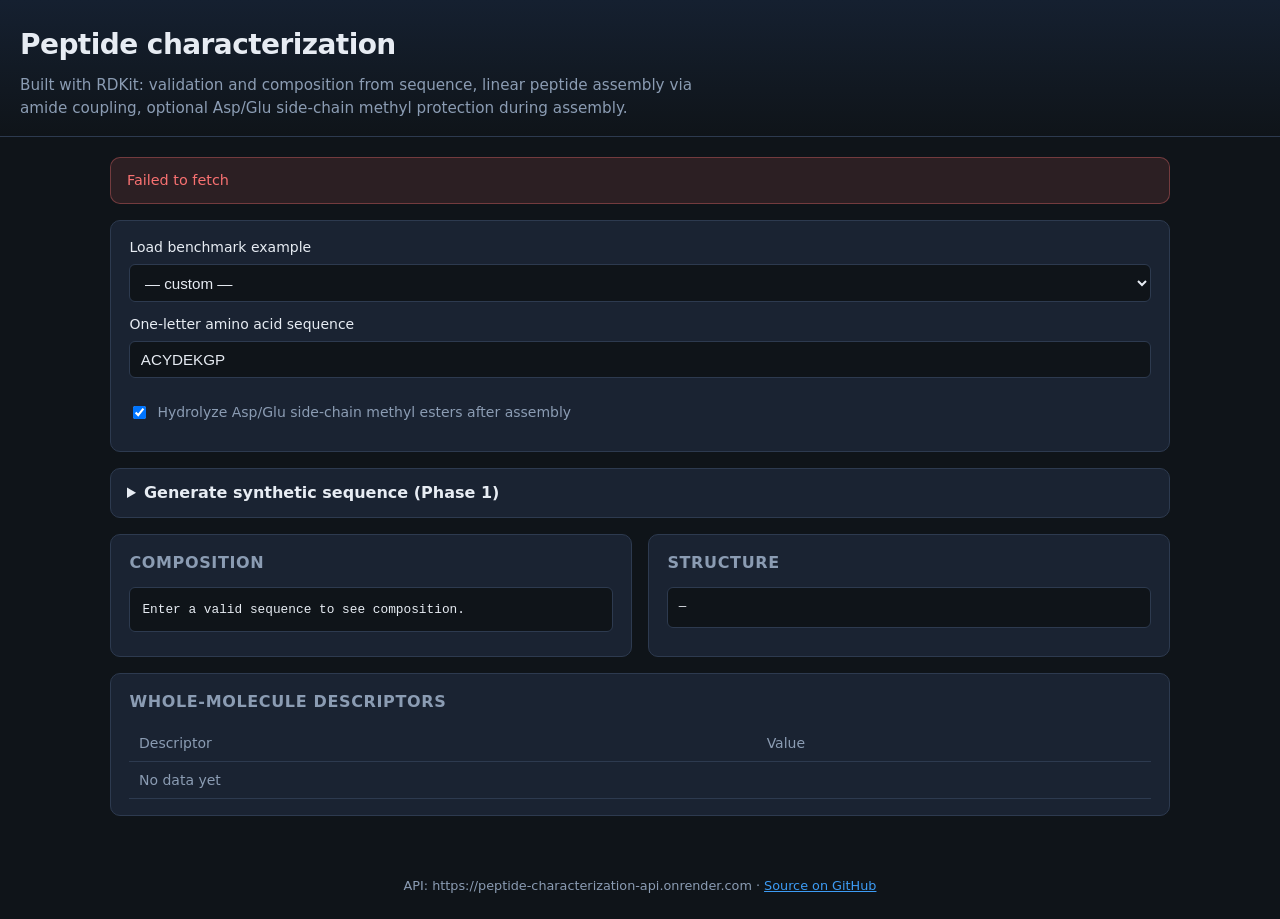
==== docs/index.html @ ec123151 "move to github website" ====
<!DOCTYPE html>
<html lang="en">
  <head>
    <meta charset="UTF-8" />
    <meta name="viewport" content="width=device-width, initial-scale=1.0" />
    <title>Peptide characterization</title>
    <link rel="stylesheet" href="css/style.css" />
  </head>
  <body>
    <header>
      <h1>Peptide characterization</h1>
      <p id="intro">
        Built with RDKit: validation and composition from sequence, linear peptide
        assembly via amide coupling, optional Asp/Glu side-chain methyl protection
        during assembly.
      </p>
    </header>

    <main>
      <div id="status" class="status hidden" role="status"></div>

      <section class="panel">
        <label for="benchmark-select">Load benchmark example</label>
        <select id="benchmark-select">
          <option value="">— custom —</option>
        </select>

        <label for="sequence-input">One-letter amino acid sequence</label>
        <input
          id="sequence-input"
          type="text"
          value="ACYDEKGP"
          autocomplete="off"
          spellcheck="false"
        />

        <div class="checkbox-row">
          <input id="hydrolyze" type="checkbox" checked />
          <label for="hydrolyze">
            Hydrolyze Asp/Glu side-chain methyl esters after assembly
          </label>
        </div>
      </section>

      <details id="generate-panel">
        <summary>Generate synthetic sequence (Phase 1)</summary>
        <div class="gen-mode" id="gen-mode">
          <label><input type="radio" name="gen-mode" value="random" checked /> Random</label>
          <label><input type="radio" name="gen-mode" value="motif" /> Motif repeat</label>
          <label><input type="radio" name="gen-mode" value="combinatorial" /> Combinatorial</label>
        </div>

        <div id="gen-random" class="gen-grid">
          <div>
            <label for="gen-length">Length</label>
            <input id="gen-length" type="number" min="1" max="100" value="8" />
          </div>
        </div>

        <div id="gen-motif" class="gen-grid hidden">
          <div>
            <label for="gen-motif-text">Motif</label>
            <input id="gen-motif-text" type="text" value="RGD" />
          </div>
          <div>
            <label for="gen-repeats">Repeats</label>
            <input id="gen-repeats" type="number" min="1" max="20" value="2" />
          </div>
          <div>
            <label for="gen-flank">N-term flank</label>
            <input id="gen-flank" type="text" value="A" />
          </div>
        </div>

        <div id="gen-combinatorial" class="gen-grid hidden">
          <div>
            <label for="gen-base">Base sequence</label>
            <input id="gen-base" type="text" value="AAAAA" />
          </div>
          <div>
            <label for="gen-position">Vary position (1-based)</label>
            <input id="gen-position" type="number" min="1" max="50" value="3" />
          </div>
          <div>
            <label for="gen-allowed">Allowed AAs at position</label>
            <input id="gen-allowed" type="text" value="DE" />
          </div>
        </div>

        <button type="button" id="generate-btn">Generate and use sequence</button>
        <p id="library-caption" class="caption hidden"></p>
        <pre id="library-summary" class="json-block hidden"></pre>
      </details>

      <div class="columns">
        <section class="panel">
          <h2>Composition</h2>
          <pre id="composition" class="json-block">Enter a valid sequence to see composition.</pre>
        </section>

        <section class="panel">
          <h2>Structure</h2>
          <div id="smiles" class="smiles">—</div>
          <img id="structure-img" class="structure-img hidden" alt="2D peptide structure" />
        </section>
      </div>

      <section class="panel">
        <h2>Whole-molecule descriptors</h2>
        <table id="descriptors-table">
          <thead>
            <tr>
              <th>Descriptor</th>
              <th>Value</th>
            </tr>
          </thead>
          <tbody id="descriptors-body">
            <tr>
              <td colspan="2" style="color: var(--muted)">No data yet</td>
            </tr>
          </tbody>
        </table>
      </section>
    </main>

    <footer>
      API: <span id="api-url"></span> ·
      <a href="https://github.com/radhikasahai/peptide_characterization">Source on GitHub</a>
    </footer>

    <script src="js/config.js"></script>
    <script src="js/app.js"></script>
  </body>
</html>
---- docs/css/style.css ----
:root {
  --bg: #0f1419;
  --surface: #1a2332;
  --border: #2d3a4f;
  --text: #e7ecf3;
  --muted: #8b9cb3;
  --accent: #3d9cf5;
  --accent-dim: #2563a8;
  --error: #f87171;
  --success: #4ade80;
  --radius: 10px;
  --font: "Segoe UI", system-ui, -apple-system, sans-serif;
  --mono: "SF Mono", "Fira Code", ui-monospace, monospace;
}

* {
  box-sizing: border-box;
}

body {
  margin: 0;
  font-family: var(--font);
  background: var(--bg);
  color: var(--text);
  line-height: 1.5;
  min-height: 100vh;
}

header {
  padding: 1.5rem 1.25rem 1rem;
  border-bottom: 1px solid var(--border);
  background: linear-gradient(180deg, #152030 0%, var(--bg) 100%);
}

header h1 {
  margin: 0 0 0.5rem;
  font-size: 1.75rem;
  font-weight: 650;
  letter-spacing: -0.02em;
}

header p {
  margin: 0;
  color: var(--muted);
  max-width: 72ch;
  font-size: 0.95rem;
}

main {
  max-width: 1100px;
  margin: 0 auto;
  padding: 1.25rem;
}

.panel {
  background: var(--surface);
  border: 1px solid var(--border);
  border-radius: var(--radius);
  padding: 1rem 1.15rem;
  margin-bottom: 1rem;
}

.panel h2 {
  margin: 0 0 0.75rem;
  font-size: 1rem;
  font-weight: 600;
  color: var(--muted);
  text-transform: uppercase;
  letter-spacing: 0.04em;
}

label {
  display: block;
  font-size: 0.875rem;
  font-weight: 500;
  margin-bottom: 0.35rem;
}

select,
input[type="text"],
input[type="number"] {
  width: 100%;
  padding: 0.55rem 0.65rem;
  border: 1px solid var(--border);
  border-radius: 6px;
  background: var(--bg);
  color: var(--text);
  font-size: 0.95rem;
  margin-bottom: 0.75rem;
}

select:focus,
input:focus {
  outline: 2px solid var(--accent-dim);
  border-color: var(--accent);
}

.checkbox-row {
  display: flex;
  align-items: flex-start;
  gap: 0.5rem;
  margin: 0.75rem 0;
}

.checkbox-row input {
  margin-top: 0.25rem;
}

.checkbox-row label {
  margin: 0;
  font-weight: 400;
  color: var(--muted);
  font-size: 0.875rem;
}

details {
  border: 1px solid var(--border);
  border-radius: var(--radius);
  padding: 0.75rem 1rem;
  margin-bottom: 1rem;
  background: var(--surface);
}

details summary {
  cursor: pointer;
  font-weight: 600;
  color: var(--text);
}

.gen-grid {
  display: grid;
  grid-template-columns: repeat(auto-fit, minmax(160px, 1fr));
  gap: 0.75rem;
  margin-top: 0.75rem;
}

.gen-mode {
  display: flex;
  flex-wrap: wrap;
  gap: 0.75rem;
  margin: 0.75rem 0;
}

.gen-mode label {
  display: flex;
  align-items: center;
  gap: 0.35rem;
  margin: 0;
  font-weight: 400;
  cursor: pointer;
}

button {
  background: var(--accent);
  color: #fff;
  border: none;
  border-radius: 6px;
  padding: 0.55rem 1rem;
  font-size: 0.9rem;
  font-weight: 600;
  cursor: pointer;
}

button:hover {
  background: var(--accent-dim);
}

button:disabled {
  opacity: 0.5;
  cursor: not-allowed;
}

.status {
  padding: 0.75rem 1rem;
  border-radius: var(--radius);
  margin-bottom: 1rem;
  font-size: 0.9rem;
}

.status.error {
  background: rgba(248, 113, 113, 0.12);
  border: 1px solid rgba(248, 113, 113, 0.35);
  color: var(--error);
}

.status.loading {
  background: rgba(61, 156, 245, 0.1);
  border: 1px solid rgba(61, 156, 245, 0.3);
  color: var(--accent);
}

.status.hidden {
  display: none;
}

.columns {
  display: grid;
  grid-template-columns: 1fr 1fr;
  gap: 1rem;
}

@media (max-width: 768px) {
  .columns {
    grid-template-columns: 1fr;
  }
}

.json-block {
  background: var(--bg);
  border: 1px solid var(--border);
  border-radius: 6px;
  padding: 0.75rem;
  font-family: var(--mono);
  font-size: 0.8rem;
  overflow-x: auto;
  white-space: pre-wrap;
  word-break: break-word;
  margin: 0;
}

.smiles {
  font-family: var(--mono);
  font-size: 0.78rem;
  background: var(--bg);
  border: 1px solid var(--border);
  border-radius: 6px;
  padding: 0.65rem;
  word-break: break-all;
  margin-bottom: 0.75rem;
}

.structure-img {
  width: 100%;
  max-width: 520px;
  border-radius: 6px;
  border: 1px solid var(--border);
  background: #fff;
}

table {
  width: 100%;
  border-collapse: collapse;
  font-size: 0.875rem;
}

th,
td {
  text-align: left;
  padding: 0.45rem 0.6rem;
  border-bottom: 1px solid var(--border);
}

th {
  color: var(--muted);
  font-weight: 500;
}

footer {
  text-align: center;
  padding: 1.5rem;
  color: var(--muted);
  font-size: 0.8rem;
}

footer a {
  color: var(--accent);
}

.caption {
  font-size: 0.8rem;
  color: var(--muted);
  margin-top: 0.5rem;
}

.hidden {
  display: none !important;
}
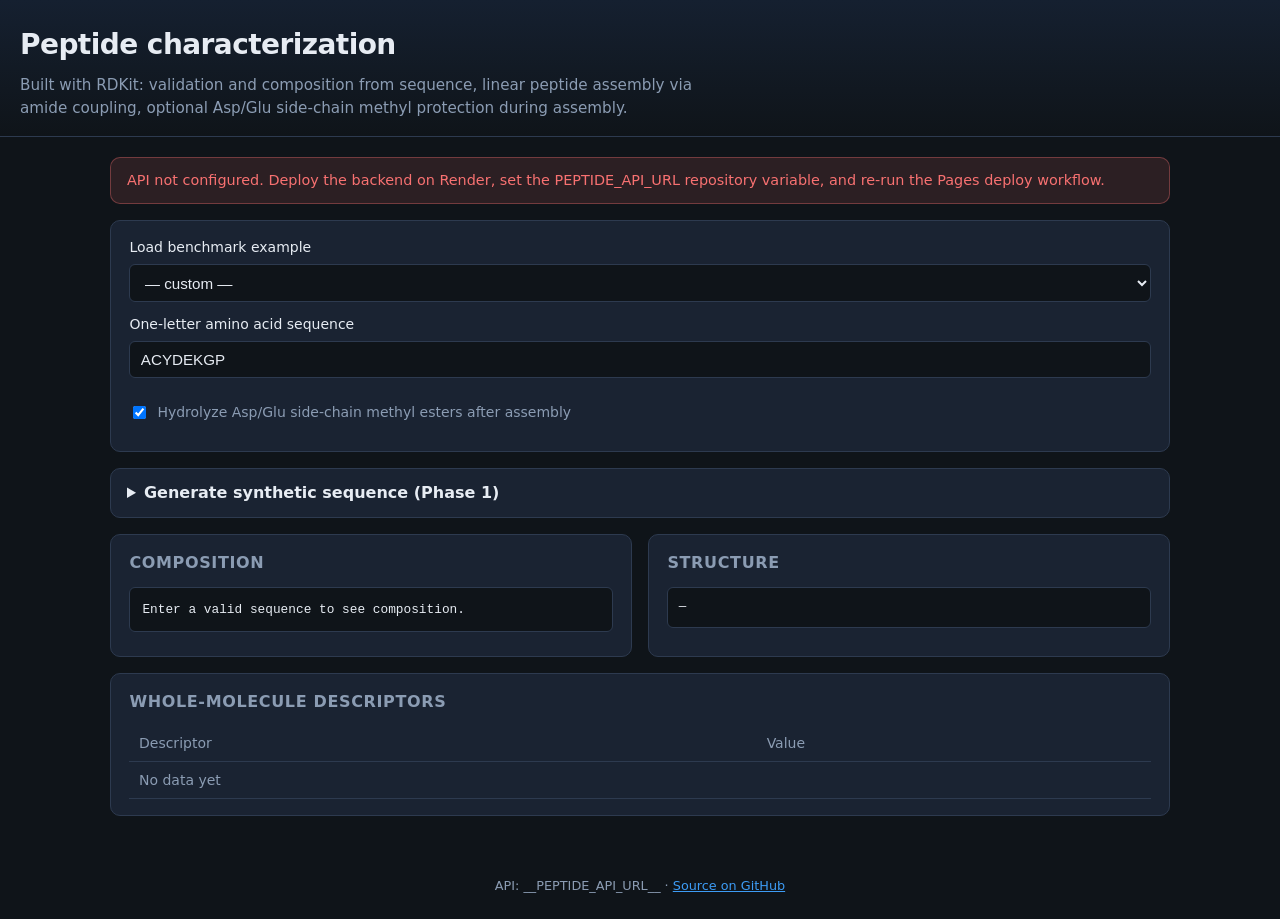
==== commit 4377c4f5: "Fix GitHub Pages to serve interactive docs app" ====
--- a/docs/index.html
+++ b/docs/index.html
@@ -4,6 +4,18 @@
     <meta charset="UTF-8" />
     <meta name="viewport" content="width=device-width, initial-scale=1.0" />
     <title>Peptide characterization</title>
+    <script>
+      (function () {
+        if (window.location.hostname.endsWith("github.io")) {
+          var parts = window.location.pathname.split("/").filter(Boolean);
+          if (parts[0] === "peptide_characterization") {
+            var base = document.createElement("base");
+            base.href = "/peptide_characterization/";
+            document.head.appendChild(base);
+          }
+        }
+      })();
+    </script>
     <link rel="stylesheet" href="css/style.css" />
   </head>
   <body>
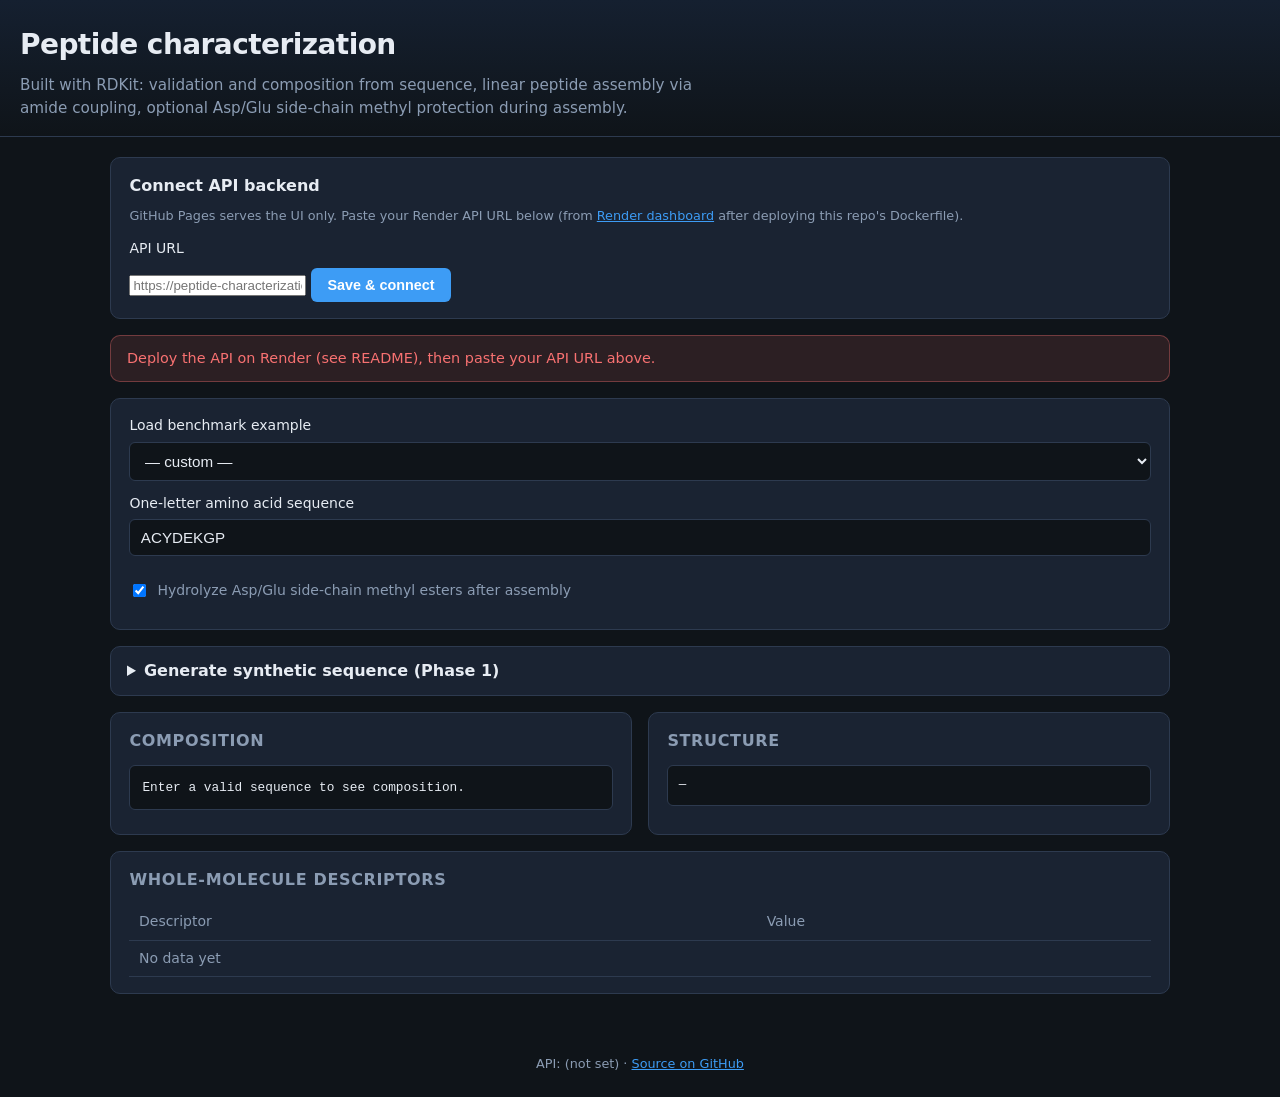
==== commit edeb3266: "Connect API backend" ====
--- a/docs/index.html
+++ b/docs/index.html
@@ -29,6 +29,23 @@
     </header>
 
     <main>
+      <section id="api-config" class="panel api-config hidden">
+        <h2>Connect API backend</h2>
+        <p class="caption">
+          GitHub Pages serves the UI only. Paste your Render API URL below
+          (from <a href="https://dashboard.render.com" target="_blank" rel="noopener">Render dashboard</a>
+          after deploying this repo&apos;s Dockerfile).
+        </p>
+        <label for="api-url-input">API URL</label>
+        <input
+          id="api-url-input"
+          type="url"
+          placeholder="https://peptide-characterization-api.onrender.com"
+          autocomplete="off"
+        />
+        <button type="button" id="api-save-btn">Save &amp; connect</button>
+      </section>
+
       <div id="status" class="status hidden" role="status"></div>
 
       <section class="panel">
--- a/docs/css/style.css
+++ b/docs/css/style.css
@@ -275,3 +275,20 @@
 .hidden {
   display: none !important;
 }
+
+.api-config h2 {
+  margin: 0 0 0.5rem;
+  font-size: 1rem;
+  font-weight: 600;
+  color: var(--text);
+  text-transform: none;
+  letter-spacing: normal;
+}
+
+.api-config .caption a {
+  color: var(--accent);
+}
+
+.api-config button {
+  margin-top: 0.25rem;
+}
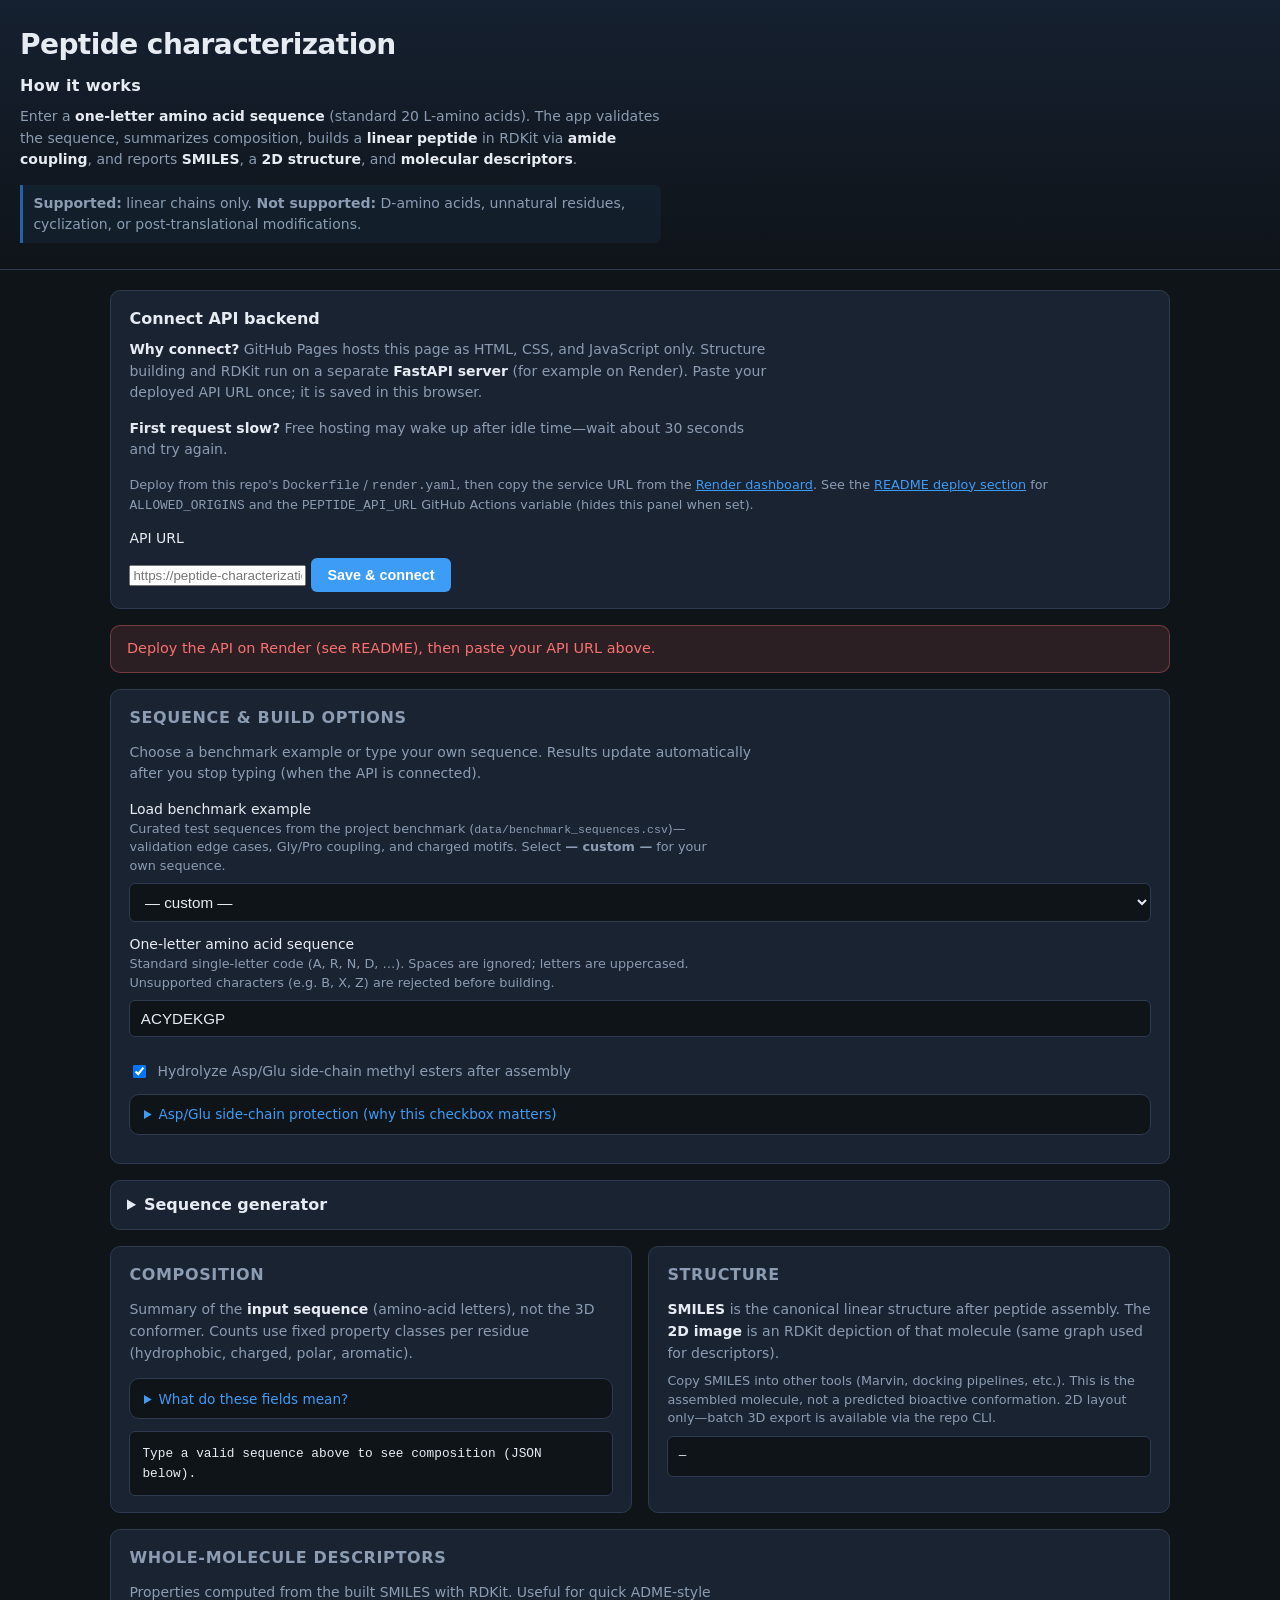
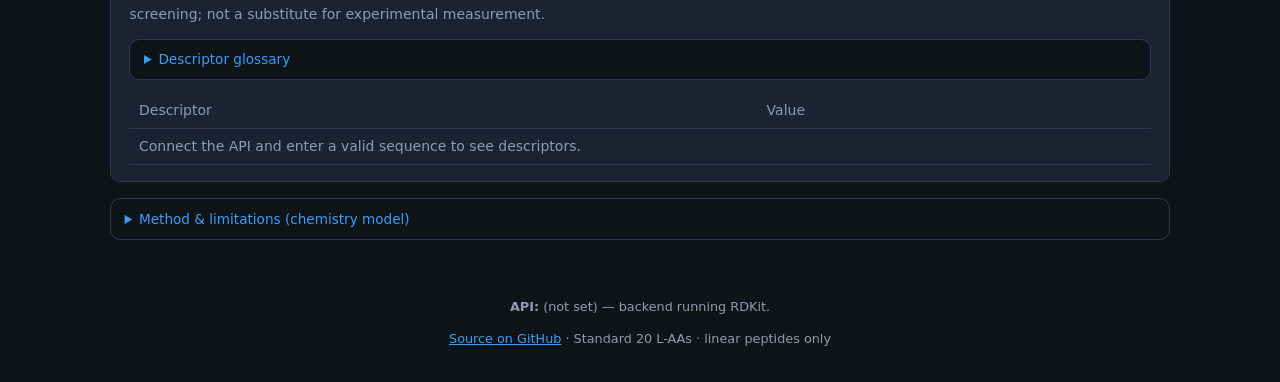
==== commit 97cb669f: "adding how it works section, and updating site" ====
--- a/docs/index.html
+++ b/docs/index.html
@@ -3,6 +3,10 @@
   <head>
     <meta charset="UTF-8" />
     <meta name="viewport" content="width=device-width, initial-scale=1.0" />
+    <meta
+      name="description"
+      content="Validate peptide sequences, build linear structures with RDKit, and view composition and molecular descriptors."
+    />
     <title>Peptide characterization</title>
     <script>
       (function () {
@@ -21,20 +25,51 @@
   <body>
     <header>
       <h1>Peptide characterization</h1>
-      <p id="intro">
-        Built with RDKit: validation and composition from sequence, linear peptide
-        assembly via amide coupling, optional Asp/Glu side-chain methyl protection
-        during assembly.
-      </p>
+      <section class="how-it-works" aria-labelledby="how-heading">
+        <h2 id="how-heading" class="how-heading">How it works</h2>
+        <p class="section-intro">
+          Enter a <strong>one-letter amino acid sequence</strong> (standard 20 L-amino
+          acids). The app validates the sequence, summarizes composition, builds a
+          <strong>linear peptide</strong> in RDKit via <strong>amide coupling</strong>,
+          and reports <strong>SMILES</strong>, a <strong>2D structure</strong>, and
+          <strong>molecular descriptors</strong>.
+        </p>
+        <p class="limitations">
+          <strong>Supported:</strong> linear chains only.
+          <strong>Not supported:</strong> D-amino acids, unnatural residues, cyclization,
+          or post-translational modifications.
+        </p>
+        <p id="intro-benchmark" class="intro-benchmark hidden" aria-live="polite"></p>
+      </section>
     </header>
 
     <main>
       <section id="api-config" class="panel api-config hidden">
         <h2>Connect API backend</h2>
+        <p class="section-intro">
+          <strong>Why connect?</strong> GitHub Pages hosts this page as HTML, CSS, and
+          JavaScript only. Structure building and RDKit run on a separate
+          <strong>FastAPI server</strong> (for example on Render). Paste your deployed
+          API URL once; it is saved in this browser.
+        </p>
+        <p class="section-intro">
+          <strong>First request slow?</strong> Free hosting may wake up after idle
+          time—wait about 30 seconds and try again.
+        </p>
         <p class="caption">
-          GitHub Pages serves the UI only. Paste your Render API URL below
-          (from <a href="https://dashboard.render.com" target="_blank" rel="noopener">Render dashboard</a>
-          after deploying this repo&apos;s Dockerfile).
+          Deploy from this repo&apos;s <code>Dockerfile</code> / <code>render.yaml</code>,
+          then copy the service URL from the
+          <a href="https://dashboard.render.com" target="_blank" rel="noopener"
+            >Render dashboard</a
+          >. See the
+          <a
+            href="https://github.com/radhikasahai/peptide_characterization#deploy-to-github-pages--render"
+            target="_blank"
+            rel="noopener"
+            >README deploy section</a
+          >
+          for <code>ALLOWED_ORIGINS</code> and the <code>PEPTIDE_API_URL</code> GitHub
+          Actions variable (hides this panel when set).
         </p>
         <label for="api-url-input">API URL</label>
         <input
@@ -46,15 +81,37 @@
         <button type="button" id="api-save-btn">Save &amp; connect</button>
       </section>
 
-      <div id="status" class="status hidden" role="status"></div>
-
-      <section class="panel">
+      <p id="api-change-link" class="api-change-link hidden">
+        <button type="button" id="api-change-btn" class="link-button">
+          Change API URL
+        </button>
+      </p>
+
+      <div id="status" class="status hidden" role="status" aria-live="polite"></div>
+
+      <section class="panel" aria-labelledby="sequence-heading">
+        <h2 id="sequence-heading">Sequence &amp; build options</h2>
+        <p class="section-intro">
+          Choose a benchmark example or type your own sequence. Results update
+          automatically after you stop typing (when the API is connected).
+        </p>
+
         <label for="benchmark-select">Load benchmark example</label>
+        <p class="field-hint">
+          Curated test sequences from the project benchmark
+          (<code>data/benchmark_sequences.csv</code>)—validation edge cases, Gly/Pro
+          coupling, and charged motifs. Select <strong>— custom —</strong> for your own
+          sequence.
+        </p>
         <select id="benchmark-select">
           <option value="">— custom —</option>
         </select>
 
         <label for="sequence-input">One-letter amino acid sequence</label>
+        <p class="field-hint">
+          Standard single-letter code (A, R, N, D, …). Spaces are ignored; letters are
+          uppercased. Unsupported characters (e.g. B, X, Z) are rejected before building.
+        </p>
         <input
           id="sequence-input"
           type="text"
@@ -69,16 +126,46 @@
             Hydrolyze Asp/Glu side-chain methyl esters after assembly
           </label>
         </div>
+        <details class="help">
+          <summary>Asp/Glu side-chain protection (why this checkbox matters)</summary>
+          <p>
+            During assembly, <strong>aspartic acid</strong> and
+            <strong>glutamic acid</strong> side chains are temporarily modeled as
+            <strong>methyl esters</strong> so coupling happens on the backbone, not the
+            side chain.
+          </p>
+          <p>
+            When this box is <strong>checked</strong> (default), those esters are removed
+            after assembly and the side chains are <strong>free carboxylic acids</strong>—the
+            usual representation for peptides in aqueous models.
+          </p>
+          <p>
+            <strong>Uncheck</strong> only if you want to inspect or export the
+            <strong>protected (methyl ester)</strong> form.
+          </p>
+        </details>
       </section>
 
-      <details id="generate-panel">
-        <summary>Generate synthetic sequence (Phase 1)</summary>
+      <details id="generate-panel" class="generate-panel">
+        <summary>Sequence generator</summary>
+        <p class="section-intro">
+          Create new one-letter sequences for exploration. Click
+          <strong>Generate and use sequence</strong> to fill the main input and run a
+          full characterization. Chemistry rules are unchanged—only the sequence string
+          changes.
+        </p>
+
         <div class="gen-mode" id="gen-mode">
           <label><input type="radio" name="gen-mode" value="random" checked /> Random</label>
           <label><input type="radio" name="gen-mode" value="motif" /> Motif repeat</label>
           <label><input type="radio" name="gen-mode" value="combinatorial" /> Combinatorial</label>
         </div>
 
+        <p id="gen-mode-hint" class="field-hint gen-mode-hint">
+          Builds a sequence of the given length using the standard 20 amino acids (uniform
+          random).
+        </p>
+
         <div id="gen-random" class="gen-grid">
           <div>
             <label for="gen-length">Length</label>
@@ -118,17 +205,56 @@
 
         <button type="button" id="generate-btn">Generate and use sequence</button>
         <p id="library-caption" class="caption hidden"></p>
+        <p id="library-caption-hint" class="field-hint hidden">
+          Combinatorial mode can return many sequences; the JSON block below summarizes
+          build success for a preview subset (not full descriptors for every variant).
+        </p>
         <pre id="library-summary" class="json-block hidden"></pre>
       </details>
 
       <div class="columns">
         <section class="panel">
           <h2>Composition</h2>
-          <pre id="composition" class="json-block">Enter a valid sequence to see composition.</pre>
+          <p class="section-intro">
+            Summary of the <strong>input sequence</strong> (amino-acid letters), not the
+            3D conformer. Counts use fixed property classes per residue (hydrophobic,
+            charged, polar, aromatic).
+          </p>
+          <details class="help">
+            <summary>What do these fields mean?</summary>
+            <dl class="glossary">
+              <dt>length</dt>
+              <dd>Number of residues after normalization.</dd>
+              <dt>hydrophobic</dt>
+              <dd>Count of residues classified hydrophobic (e.g. A, V, L, I).</dd>
+              <dt>charged</dt>
+              <dd>Residues with charged side chains in the neutral-pH model.</dd>
+              <dt>positive / negative</dt>
+              <dd>Subset of charged (e.g. K, R vs D, E).</dd>
+              <dt>polar</dt>
+              <dd>Uncharged polar side chains.</dd>
+              <dt>aromatic</dt>
+              <dd>F, W, Y.</dd>
+              <dt>counts</dt>
+              <dd>Per-letter occurrence dictionary.</dd>
+            </dl>
+          </details>
+          <p id="composition-summary" class="composition-summary hidden" aria-live="polite"></p>
+          <pre id="composition" class="json-block">Type a valid sequence above to see composition (JSON below).</pre>
         </section>
 
         <section class="panel">
           <h2>Structure</h2>
+          <p class="section-intro">
+            <strong>SMILES</strong> is the canonical linear structure after peptide
+            assembly. The <strong>2D image</strong> is an RDKit depiction of that molecule
+            (same graph used for descriptors).
+          </p>
+          <p class="field-hint">
+            Copy SMILES into other tools (Marvin, docking pipelines, etc.). This is the
+            assembled molecule, not a predicted bioactive conformation. 2D layout only—batch
+            3D export is available via the repo CLI.
+          </p>
           <div id="smiles" class="smiles">—</div>
           <img id="structure-img" class="structure-img hidden" alt="2D peptide structure" />
         </section>
@@ -136,6 +262,37 @@
 
       <section class="panel">
         <h2>Whole-molecule descriptors</h2>
+        <p class="section-intro">
+          Properties computed from the built SMILES with RDKit. Useful for quick
+          ADME-style screening; not a substitute for experimental measurement.
+        </p>
+        <details class="help">
+          <summary>Descriptor glossary</summary>
+          <dl class="glossary">
+            <dt>molecular_weight</dt>
+            <dd>Average molecular weight (Da).</dd>
+            <dt>exact_molecular_weight</dt>
+            <dd>Monoisotopic mass.</dd>
+            <dt>logp</dt>
+            <dd>Crippen logP (lipophilicity estimate).</dd>
+            <dt>tpsa</dt>
+            <dd>Topological polar surface area (Å²).</dd>
+            <dt>hbond_donors / hbond_acceptors</dt>
+            <dd>Lipinski H-bond donor and acceptor counts.</dd>
+            <dt>rotatable_bonds</dt>
+            <dd>Rotatable bonds (rough flexibility proxy).</dd>
+            <dt>ring_count</dt>
+            <dd>Number of rings in the molecular graph.</dd>
+            <dt>heavy_atom_count</dt>
+            <dd>Non-hydrogen atoms.</dd>
+            <dt>fraction_csp3</dt>
+            <dd>Fraction of sp³ carbons.</dd>
+            <dt>formal_charge</dt>
+            <dd>Net formal charge in the RDKit model.</dd>
+            <dt>num_atoms / num_bonds</dt>
+            <dd>Atoms and bonds in the graph.</dd>
+          </dl>
+        </details>
         <table id="descriptors-table">
           <thead>
             <tr>
@@ -145,16 +302,47 @@
           </thead>
           <tbody id="descriptors-body">
             <tr>
-              <td colspan="2" style="color: var(--muted)">No data yet</td>
+              <td colspan="2" class="empty-cell">
+                Connect the API and enter a valid sequence to see descriptors.
+              </td>
             </tr>
           </tbody>
         </table>
       </section>
+
+      <details class="help method-panel">
+        <summary>Method &amp; limitations (chemistry model)</summary>
+        <ul>
+          <li>Standard 20 L-amino acids only (validated alphabet).</li>
+          <li>
+            Linear peptides: iterative C-terminal carboxyl to incoming α-amine coupling
+            (RDKit reaction SMARTS; Gly and Pro handled as distinct cases).
+          </li>
+          <li>
+            Asp/Glu: side-chain methyl esters during assembly; hydrolyzed to acids by
+            default (see checkbox above).
+          </li>
+          <li>
+            Advanced batch export (CSV, 3D SDF, grids):
+            <a
+              href="https://github.com/radhikasahai/peptide_characterization#export-peptide-visuals-from-csv"
+              target="_blank"
+              rel="noopener"
+              >README — export peptide visuals</a
+            >.
+          </li>
+        </ul>
+      </details>
     </main>
 
     <footer>
-      API: <span id="api-url"></span> ·
-      <a href="https://github.com/radhikasahai/peptide_characterization">Source on GitHub</a>
+      <p>
+        <strong>API:</strong> <span id="api-url"></span> — backend running RDKit.
+      </p>
+      <p>
+        <a href="https://github.com/radhikasahai/peptide_characterization">Source on GitHub</a>
+        · Standard 20 L-AAs · linear peptides only
+      </p>
     </footer>
 
     <script src="js/config.js"></script>
--- a/docs/css/style.css
+++ b/docs/css/style.css
@@ -40,10 +40,170 @@
 }
 
 header p {
-  margin: 0;
+  margin: 0 0 0.65rem;
   color: var(--muted);
   max-width: 72ch;
   font-size: 0.95rem;
+}
+
+header p:last-child {
+  margin-bottom: 0;
+}
+
+.how-it-works {
+  margin-top: 0.5rem;
+}
+
+.how-heading {
+  margin: 0 0 0.5rem;
+  font-size: 1rem;
+  font-weight: 600;
+  color: var(--text);
+  letter-spacing: 0.02em;
+}
+
+.limitations {
+  font-size: 0.875rem;
+  padding: 0.5rem 0.65rem;
+  border-left: 3px solid var(--accent-dim);
+  background: rgba(61, 156, 245, 0.06);
+  border-radius: 0 6px 6px 0;
+}
+
+.intro-benchmark {
+  font-size: 0.85rem;
+  font-style: italic;
+}
+
+.section-intro {
+  font-size: 0.875rem;
+  color: var(--muted);
+  margin: 0 0 0.85rem;
+  max-width: 72ch;
+  line-height: 1.55;
+}
+
+.section-intro strong {
+  color: var(--text);
+  font-weight: 600;
+}
+
+.field-hint {
+  font-size: 0.8rem;
+  color: var(--muted);
+  margin: -0.35rem 0 0.5rem;
+  max-width: 72ch;
+  line-height: 1.45;
+}
+
+.field-hint code {
+  font-family: var(--mono);
+  font-size: 0.9em;
+}
+
+details.help {
+  margin-top: 0.5rem;
+  margin-bottom: 0.75rem;
+  padding: 0.6rem 0.85rem;
+  background: var(--bg);
+  border-color: var(--border);
+}
+
+details.help summary {
+  font-size: 0.85rem;
+  font-weight: 500;
+  color: var(--accent);
+}
+
+details.help p {
+  margin: 0.5rem 0 0;
+  font-size: 0.8rem;
+  color: var(--muted);
+  max-width: 72ch;
+}
+
+details.help ul {
+  margin: 0.5rem 0 0;
+  padding-left: 1.25rem;
+  font-size: 0.8rem;
+  color: var(--muted);
+}
+
+details.help a {
+  color: var(--accent);
+}
+
+details.help.method-panel {
+  margin-bottom: 0;
+}
+
+dl.glossary {
+  margin: 0.5rem 0 0;
+  font-size: 0.8rem;
+  color: var(--muted);
+}
+
+dl.glossary dt {
+  font-weight: 600;
+  color: var(--text);
+  font-family: var(--mono);
+  font-size: 0.78rem;
+  margin-top: 0.45rem;
+}
+
+dl.glossary dt:first-child {
+  margin-top: 0;
+}
+
+dl.glossary dd {
+  margin: 0.15rem 0 0;
+  padding-left: 0;
+}
+
+.composition-summary {
+  font-size: 0.85rem;
+  color: var(--text);
+  margin: 0 0 0.65rem;
+  padding: 0.5rem 0.65rem;
+  background: var(--bg);
+  border: 1px solid var(--border);
+  border-radius: 6px;
+}
+
+.generate-panel {
+  margin-bottom: 1rem;
+}
+
+.generate-panel .section-intro {
+  margin-top: 0.75rem;
+}
+
+.gen-mode-hint {
+  margin-top: 0.5rem;
+}
+
+.api-change-link {
+  text-align: right;
+  margin: -0.5rem 0 0.75rem;
+  font-size: 0.8rem;
+}
+
+.link-button {
+  background: transparent;
+  color: var(--accent);
+  padding: 0.25rem 0.5rem;
+  font-weight: 500;
+  font-size: 0.8rem;
+  text-decoration: underline;
+}
+
+.link-button:hover {
+  background: transparent;
+  color: var(--text);
+}
+
+.empty-cell {
+  color: var(--muted);
 }
 
 main {
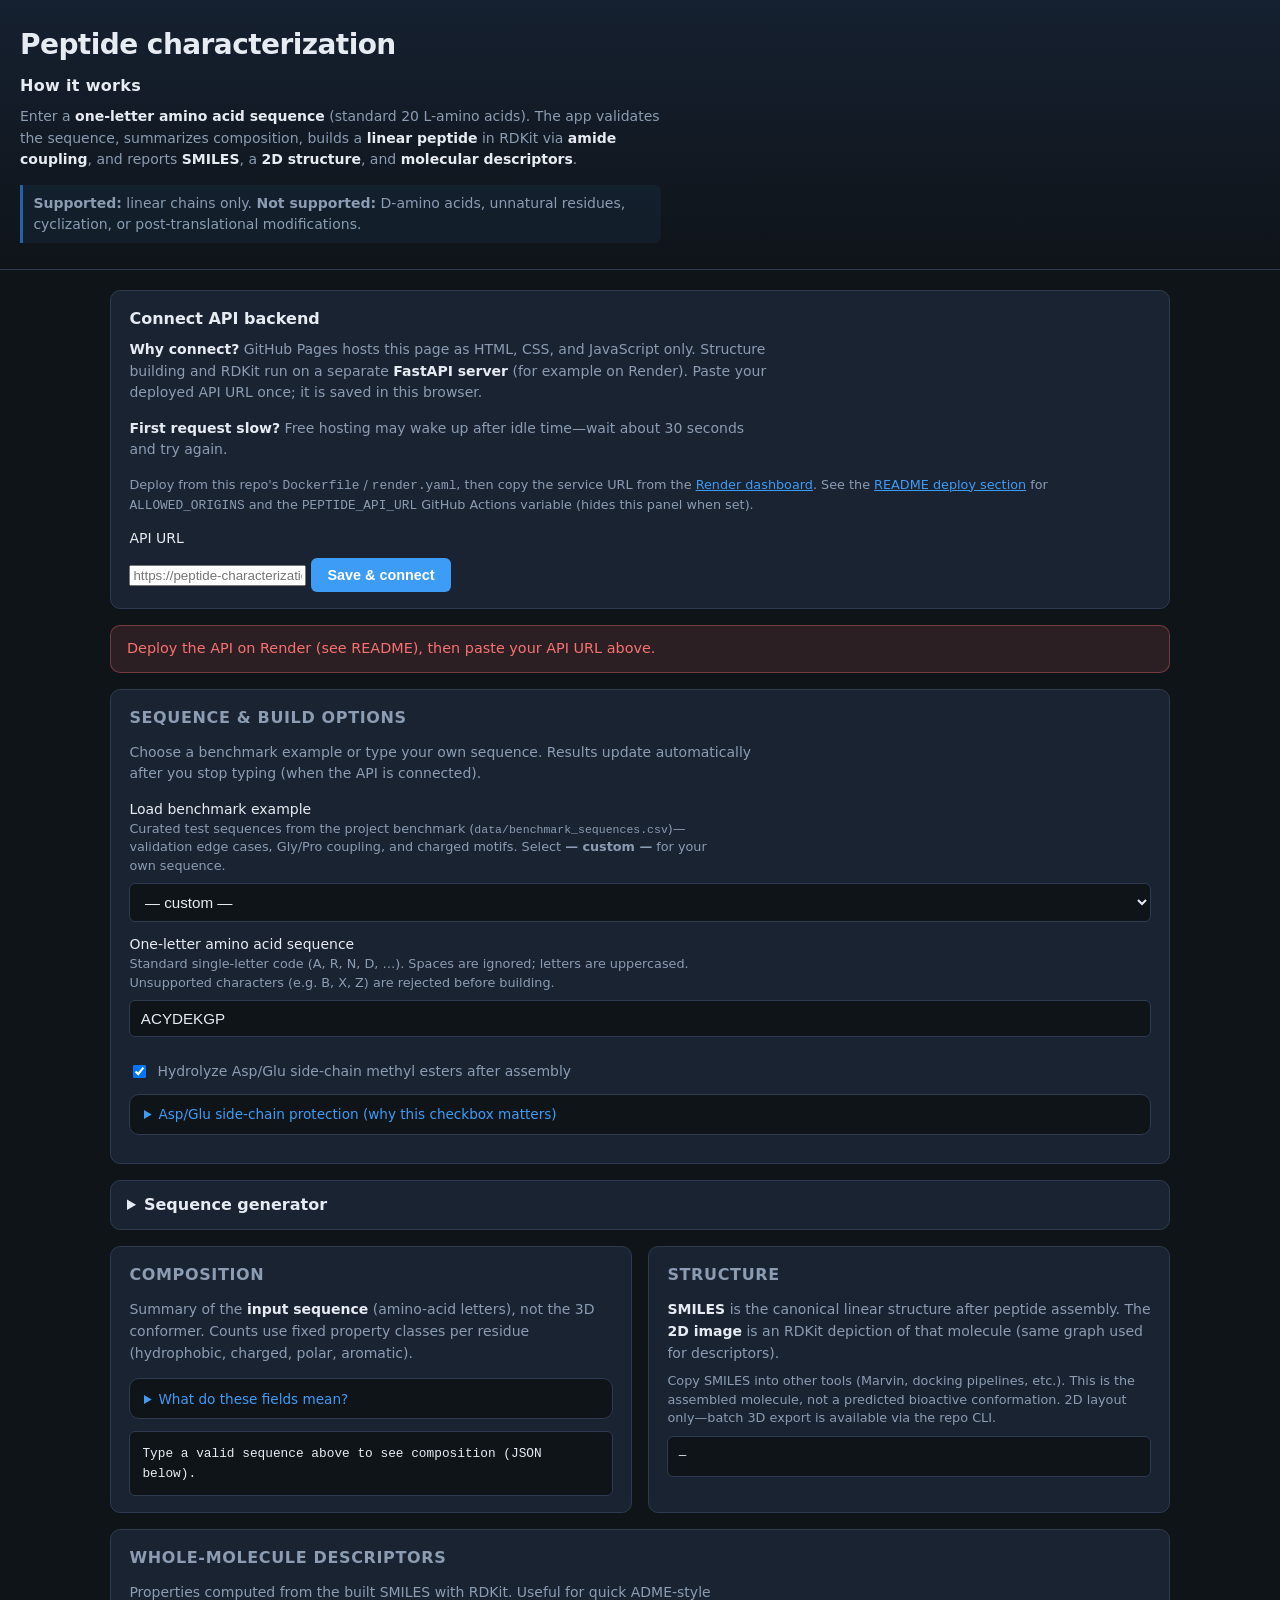
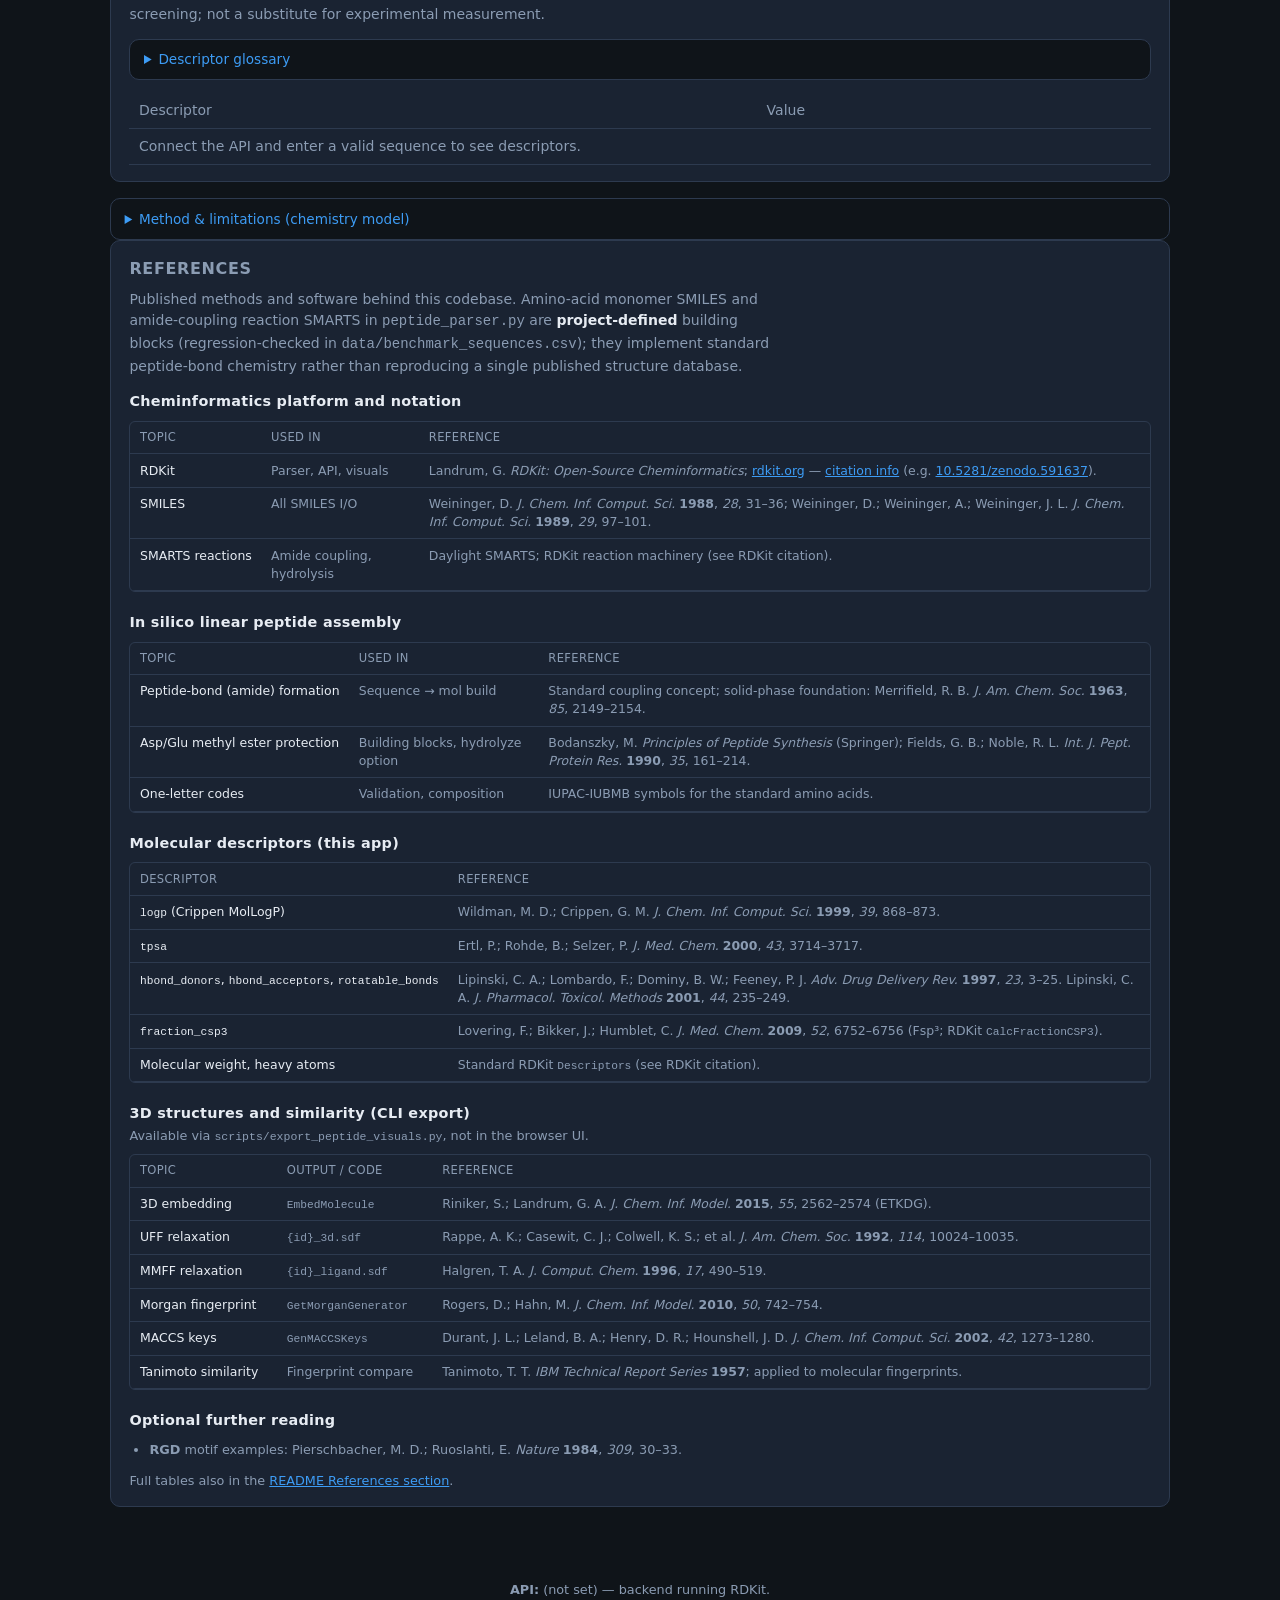
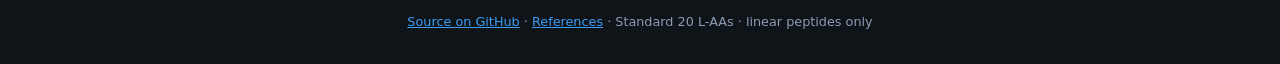
==== commit 0145bbad: "adding referances" ====
--- a/docs/index.html
+++ b/docs/index.html
@@ -333,6 +333,242 @@
           </li>
         </ul>
       </details>
+
+      <section id="references" class="panel references-panel">
+        <h2>References</h2>
+        <p class="section-intro">
+          Published methods and software behind this codebase. Amino-acid monomer SMILES
+          and amide-coupling reaction SMARTS in
+          <code>peptide_parser.py</code> are <strong>project-defined</strong> building
+          blocks (regression-checked in
+          <code>data/benchmark_sequences.csv</code>); they implement standard peptide-bond
+          chemistry rather than reproducing a single published structure database.
+        </p>
+
+        <h3 class="ref-heading">Cheminformatics platform and notation</h3>
+        <div class="ref-table-wrap">
+          <table class="ref-table">
+            <thead>
+              <tr>
+                <th scope="col">Topic</th>
+                <th scope="col">Used in</th>
+                <th scope="col">Reference</th>
+              </tr>
+            </thead>
+            <tbody>
+              <tr>
+                <td>RDKit</td>
+                <td>Parser, API, visuals</td>
+                <td>
+                  Landrum, G. <em>RDKit: Open-Source Cheminformatics</em>;
+                  <a href="https://www.rdkit.org" target="_blank" rel="noopener"
+                    >rdkit.org</a
+                  >
+                  —
+                  <a
+                    href="https://www.rdkit.org/docs/Overview.html#citation-information"
+                    target="_blank"
+                    rel="noopener"
+                    >citation info</a
+                  >
+                  (e.g.
+                  <a href="https://doi.org/10.5281/zenodo.591637" target="_blank" rel="noopener"
+                    >10.5281/zenodo.591637</a
+                  >).
+                </td>
+              </tr>
+              <tr>
+                <td>SMILES</td>
+                <td>All SMILES I/O</td>
+                <td>
+                  Weininger, D. <em>J. Chem. Inf. Comput. Sci.</em>
+                  <strong>1988</strong>, <em>28</em>, 31–36; Weininger, D.; Weininger, A.;
+                  Weininger, J. L. <em>J. Chem. Inf. Comput. Sci.</em> <strong>1989</strong>,
+                  <em>29</em>, 97–101.
+                </td>
+              </tr>
+              <tr>
+                <td>SMARTS reactions</td>
+                <td>Amide coupling, hydrolysis</td>
+                <td>Daylight SMARTS; RDKit reaction machinery (see RDKit citation).</td>
+              </tr>
+            </tbody>
+          </table>
+        </div>
+
+        <h3 class="ref-heading">In silico linear peptide assembly</h3>
+        <div class="ref-table-wrap">
+          <table class="ref-table">
+            <thead>
+              <tr>
+                <th scope="col">Topic</th>
+                <th scope="col">Used in</th>
+                <th scope="col">Reference</th>
+              </tr>
+            </thead>
+            <tbody>
+              <tr>
+                <td>Peptide-bond (amide) formation</td>
+                <td>Sequence → mol build</td>
+                <td>
+                  Standard coupling concept; solid-phase foundation: Merrifield, R. B.
+                  <em>J. Am. Chem. Soc.</em> <strong>1963</strong>, <em>85</em>, 2149–2154.
+                </td>
+              </tr>
+              <tr>
+                <td>Asp/Glu methyl ester protection</td>
+                <td>Building blocks, hydrolyze option</td>
+                <td>
+                  Bodanszky, M. <em>Principles of Peptide Synthesis</em> (Springer); Fields,
+                  G. B.; Noble, R. L. <em>Int. J. Pept. Protein Res.</em>
+                  <strong>1990</strong>, <em>35</em>, 161–214.
+                </td>
+              </tr>
+              <tr>
+                <td>One-letter codes</td>
+                <td>Validation, composition</td>
+                <td>IUPAC-IUBMB symbols for the standard amino acids.</td>
+              </tr>
+            </tbody>
+          </table>
+        </div>
+
+        <h3 class="ref-heading">Molecular descriptors (this app)</h3>
+        <div class="ref-table-wrap">
+          <table class="ref-table ref-table-two-col">
+            <thead>
+              <tr>
+                <th scope="col">Descriptor</th>
+                <th scope="col">Reference</th>
+              </tr>
+            </thead>
+            <tbody>
+              <tr>
+                <td><code>logp</code> (Crippen MolLogP)</td>
+                <td>
+                  Wildman, M. D.; Crippen, G. M. <em>J. Chem. Inf. Comput. Sci.</em>
+                  <strong>1999</strong>, <em>39</em>, 868–873.
+                </td>
+              </tr>
+              <tr>
+                <td><code>tpsa</code></td>
+                <td>
+                  Ertl, P.; Rohde, B.; Selzer, P. <em>J. Med. Chem.</em>
+                  <strong>2000</strong>, <em>43</em>, 3714–3717.
+                </td>
+              </tr>
+              <tr>
+                <td><code>hbond_donors</code>, <code>hbond_acceptors</code>,
+                  <code>rotatable_bonds</code></td>
+                <td>
+                  Lipinski, C. A.; Lombardo, F.; Dominy, B. W.; Feeney, P. J.
+                  <em>Adv. Drug Delivery Rev.</em> <strong>1997</strong>, <em>23</em>, 3–25.
+                  Lipinski, C. A. <em>J. Pharmacol. Toxicol. Methods</em>
+                  <strong>2001</strong>, <em>44</em>, 235–249.
+                </td>
+              </tr>
+              <tr>
+                <td><code>fraction_csp3</code></td>
+                <td>
+                  Lovering, F.; Bikker, J.; Humblet, C. <em>J. Med. Chem.</em>
+                  <strong>2009</strong>, <em>52</em>, 6752–6756 (Fsp³; RDKit
+                  <code>CalcFractionCSP3</code>).
+                </td>
+              </tr>
+              <tr>
+                <td>Molecular weight, heavy atoms</td>
+                <td>Standard RDKit <code>Descriptors</code> (see RDKit citation).</td>
+              </tr>
+            </tbody>
+          </table>
+        </div>
+
+        <h3 class="ref-heading">3D structures and similarity (CLI export)</h3>
+        <p class="field-hint">
+          Available via
+          <code>scripts/export_peptide_visuals.py</code>, not in the browser UI.
+        </p>
+        <div class="ref-table-wrap">
+          <table class="ref-table">
+            <thead>
+              <tr>
+                <th scope="col">Topic</th>
+                <th scope="col">Output / code</th>
+                <th scope="col">Reference</th>
+              </tr>
+            </thead>
+            <tbody>
+              <tr>
+                <td>3D embedding</td>
+                <td><code>EmbedMolecule</code></td>
+                <td>
+                  Riniker, S.; Landrum, G. A. <em>J. Chem. Inf. Model.</em>
+                  <strong>2015</strong>, <em>55</em>, 2562–2574 (ETKDG).
+                </td>
+              </tr>
+              <tr>
+                <td>UFF relaxation</td>
+                <td><code>{id}_3d.sdf</code></td>
+                <td>
+                  Rappe, A. K.; Casewit, C. J.; Colwell, K. S.; et al.
+                  <em>J. Am. Chem. Soc.</em> <strong>1992</strong>, <em>114</em>,
+                  10024–10035.
+                </td>
+              </tr>
+              <tr>
+                <td>MMFF relaxation</td>
+                <td><code>{id}_ligand.sdf</code></td>
+                <td>
+                  Halgren, T. A. <em>J. Comput. Chem.</em> <strong>1996</strong>,
+                  <em>17</em>, 490–519.
+                </td>
+              </tr>
+              <tr>
+                <td>Morgan fingerprint</td>
+                <td><code>GetMorganGenerator</code></td>
+                <td>
+                  Rogers, D.; Hahn, M. <em>J. Chem. Inf. Model.</em>
+                  <strong>2010</strong>, <em>50</em>, 742–754.
+                </td>
+              </tr>
+              <tr>
+                <td>MACCS keys</td>
+                <td><code>GenMACCSKeys</code></td>
+                <td>
+                  Durant, J. L.; Leland, B. A.; Henry, D. R.; Hounshell, J. D.
+                  <em>J. Chem. Inf. Comput. Sci.</em> <strong>2002</strong>, <em>42</em>,
+                  1273–1280.
+                </td>
+              </tr>
+              <tr>
+                <td>Tanimoto similarity</td>
+                <td>Fingerprint compare</td>
+                <td>
+                  Tanimoto, T. T. <em>IBM Technical Report Series</em>
+                  <strong>1957</strong>; applied to molecular fingerprints.
+                </td>
+              </tr>
+            </tbody>
+          </table>
+        </div>
+
+        <h3 class="ref-heading">Optional further reading</h3>
+        <ul class="ref-list">
+          <li>
+            <strong>RGD</strong> motif examples: Pierschbacher, M. D.; Ruoslahti, E.
+            <em>Nature</em> <strong>1984</strong>, <em>309</em>, 30–33.
+          </li>
+        </ul>
+        <p class="caption">
+          Full tables also in the
+          <a
+            href="https://github.com/radhikasahai/peptide_characterization#references"
+            target="_blank"
+            rel="noopener"
+            >README References section</a
+          >.
+        </p>
+      </section>
     </main>
 
     <footer>
@@ -341,7 +577,7 @@
       </p>
       <p>
         <a href="https://github.com/radhikasahai/peptide_characterization">Source on GitHub</a>
-        · Standard 20 L-AAs · linear peptides only
+        · <a href="#references">References</a> · Standard 20 L-AAs · linear peptides only
       </p>
     </footer>
 
--- a/docs/css/style.css
+++ b/docs/css/style.css
@@ -452,3 +452,86 @@
 .api-config button {
   margin-top: 0.25rem;
 }
+
+.references-panel h2 {
+  margin-bottom: 0.5rem;
+}
+
+.ref-heading {
+  margin: 1.25rem 0 0.5rem;
+  font-size: 0.9rem;
+  font-weight: 600;
+  color: var(--text);
+  letter-spacing: 0.02em;
+}
+
+.ref-heading:first-of-type {
+  margin-top: 0.5rem;
+}
+
+.ref-table-wrap {
+  overflow-x: auto;
+  margin-bottom: 0.5rem;
+  border: 1px solid var(--border);
+  border-radius: 6px;
+}
+
+.ref-table {
+  width: 100%;
+  min-width: 520px;
+  font-size: 0.78rem;
+  margin: 0;
+}
+
+.ref-table th {
+  font-size: 0.72rem;
+  text-transform: uppercase;
+  letter-spacing: 0.03em;
+  white-space: nowrap;
+}
+
+.ref-table td {
+  vertical-align: top;
+  color: var(--muted);
+  line-height: 1.45;
+}
+
+.ref-table td:first-child {
+  color: var(--text);
+  font-weight: 500;
+  white-space: nowrap;
+}
+
+.ref-table td code {
+  font-family: var(--mono);
+  font-size: 0.9em;
+}
+
+.ref-table a {
+  color: var(--accent);
+}
+
+.ref-table em {
+  font-style: italic;
+}
+
+.ref-list {
+  margin: 0.35rem 0 0.75rem;
+  padding-left: 1.25rem;
+  font-size: 0.8rem;
+  color: var(--muted);
+  max-width: 72ch;
+}
+
+.ref-list li {
+  margin-bottom: 0.35rem;
+}
+
+.references-panel .caption {
+  margin-top: 0.75rem;
+  margin-bottom: 0;
+}
+
+.references-panel .caption a {
+  color: var(--accent);
+}
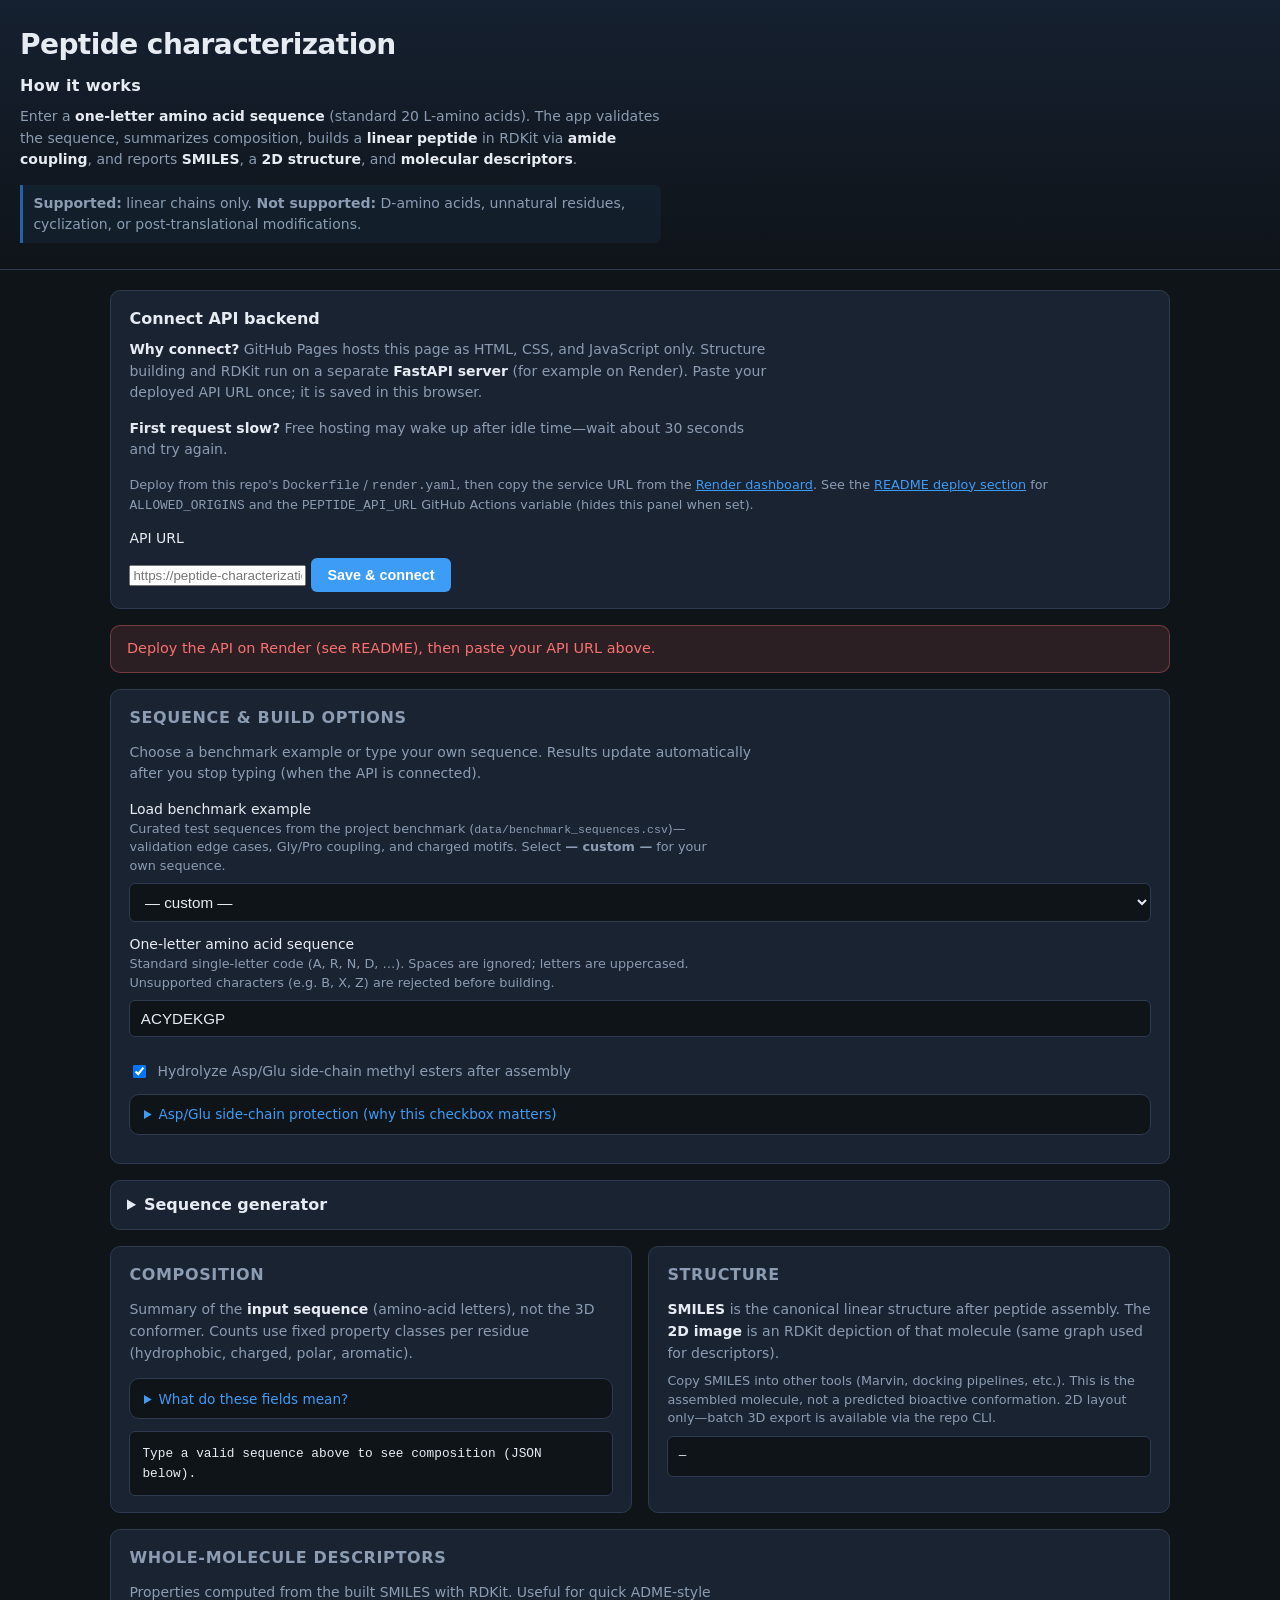
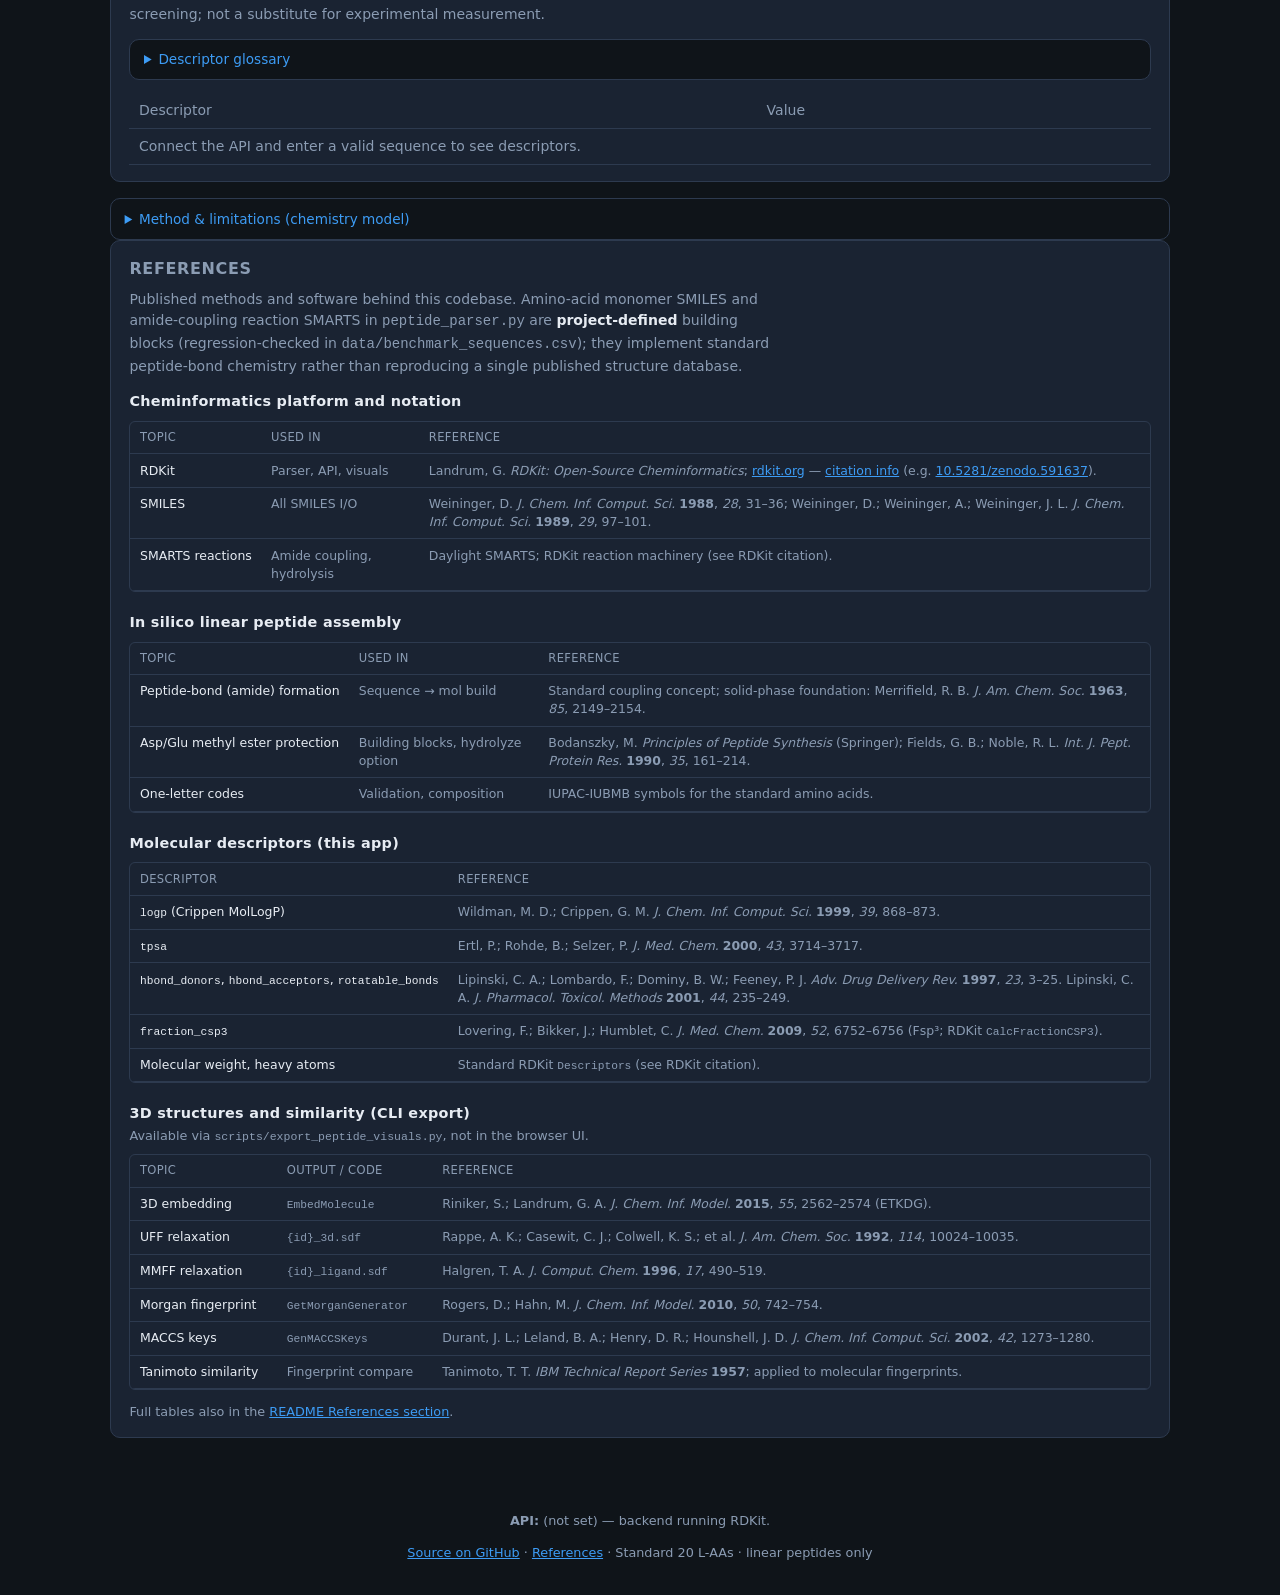
==== commit 0dde1f22: "Update index.html" ====
--- a/docs/index.html
+++ b/docs/index.html
@@ -552,13 +552,6 @@
           </table>
         </div>
 
-        <h3 class="ref-heading">Optional further reading</h3>
-        <ul class="ref-list">
-          <li>
-            <strong>RGD</strong> motif examples: Pierschbacher, M. D.; Ruoslahti, E.
-            <em>Nature</em> <strong>1984</strong>, <em>309</em>, 30–33.
-          </li>
-        </ul>
         <p class="caption">
           Full tables also in the
           <a
